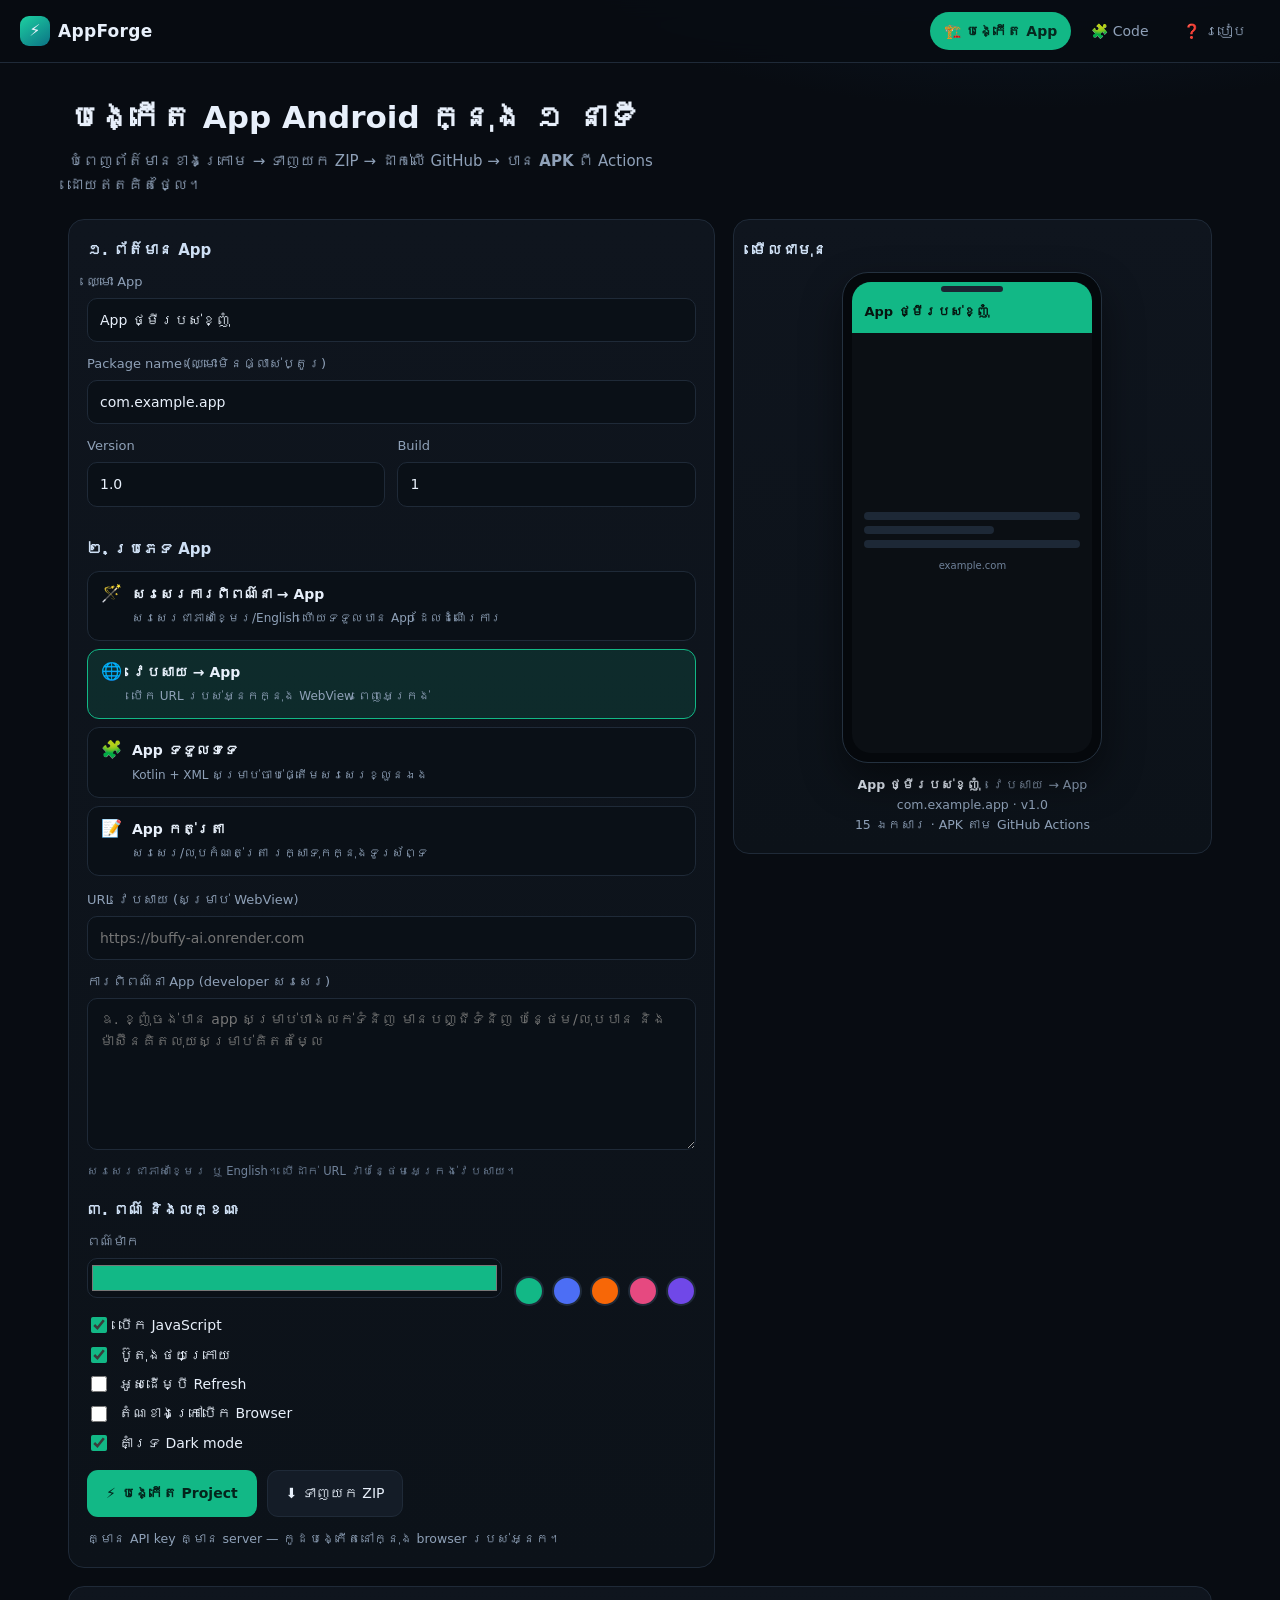
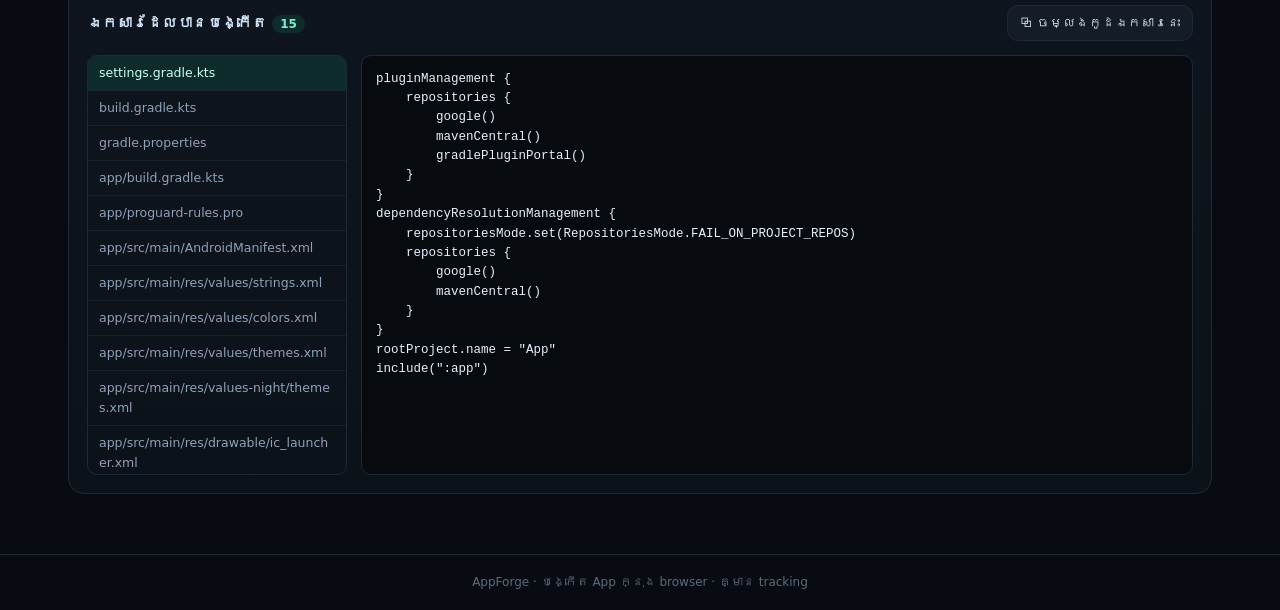
==== app-forge/public/index.html @ 9ea792dd "Add AppForge, a browser-only Android app generator A generator that turns a site URL, a blank starte" ====
<!DOCTYPE html>
<html lang="km">
<head>
<meta charset="utf-8" />
<meta name="viewport" content="width=device-width, initial-scale=1" />
<title>AppForge — បង្កើត App (APK) ដោយមិនសរសេរកូដ</title>
<meta name="description" content="បង្កើត Android App ពេញលេញ + Build APK ដោយស្វ័យប្រវត្តិតាម GitHub Actions" />
<link rel="stylesheet" href="./styles.css" />
</head>
<body>
<header class="top">
  <div class="brand"><span class="logo">⚡</span><b>AppForge</b></div>
  <nav class="tabs">
    <button class="tab active" data-view="builder">🏗️ បង្កើត App</button>
    <button class="tab" data-view="snippets">🧩 Code</button>
    <button class="tab" data-view="how">❓ របៀប</button>
  </nav>
</header>

<main>
  <!-- ------------------------------- builder ------------------------------- -->
  <section id="view-builder" class="view active">
    <div class="hero">
      <h1>បង្កើត App Android ក្នុង ១ នាទី</h1>
      <p>បំពេញព័ត៌មានខាងក្រោម → ទាញយក ZIP → ដាក់លើ GitHub → បាន <b>APK</b> ពី Actions ដោយឥតគិតថ្លៃ។</p>
    </div>

    <div class="grid">
      <div class="card form">
        <h2>១. ព័ត៌មាន App</h2>

        <label>ឈ្មោះ App
          <input id="name" type="text" placeholder="ឧ. ហាងខ្ញុំ" maxlength="40" />
        </label>

        <label>Package name (ឈ្មោះមិនផ្លាស់ប្តូរ)
          <input id="pkg" type="text" placeholder="com.example.myapp" />
        </label>

        <div class="row">
          <label>Version
            <input id="versionName" type="text" value="1.0" maxlength="20" />
          </label>
          <label>Build
            <input id="versionCode" type="number" value="1" min="1" step="1" />
          </label>
        </div>

        <h2>២. ប្រភេទ App</h2>
        <div id="templates" class="templates"></div>

        <label class="url-wrap" id="urlWrap">URL វេបសាយ (សម្រាប់ WebView)
          <input id="url" type="url" placeholder="https://buffy-ai.onrender.com" />
        </label>

        <label class="desc-wrap" id="descWrap" hidden>ការពិពណ៌នា App (developer សរសេរ)
          <textarea id="description" rows="6" placeholder="ឧ. ខ្ញុំចង់បាន app សម្រាប់ហាងលក់ទំនិញ មានបញ្ជីទំនិញ បន្ថែម/លុបបាន និងម៉ាស៊ីនគិតលុយសម្រាប់គិតតម្លៃ"></textarea>
          <small class="mini">សរសេរជាភាសាខ្មែរ ឬ English។ បើដាក់ URL វាបន្ថែមអេក្រង់វេបសាយ។</small>
        </label>

        <h2>៣. ពណ៌ និងលក្ខណៈ</h2>
        <div class="row color-row">
          <label>ពណ៌ម៉ាក
            <input id="color" type="color" value="#12B886" />
          </label>
          <div class="swatches" id="swatches">
            <button data-color="#12B886" style="--c:#12B886"></button>
            <button data-color="#4C6EF5" style="--c:#4C6EF5"></button>
            <button data-color="#F76707" style="--c:#F76707"></button>
            <button data-color="#E64980" style="--c:#E64980"></button>
            <button data-color="#7048E8" style="--c:#7048E8"></button>
          </div>
        </div>

        <div class="toggles">
          <label class="chk"><input id="tJs" type="checkbox" checked /> បើក JavaScript</label>
          <label class="chk"><input id="tBack" type="checkbox" checked /> ប៊ូតុងថយក្រោយ</label>
          <label class="chk"><input id="tPull" type="checkbox" /> អូសដើម្បី Refresh</label>
          <label class="chk"><input id="tExternal" type="checkbox" /> តំណខាងក្រៅបើក Browser</label>
          <label class="chk"><input id="tDark" type="checkbox" checked /> គាំទ្រ Dark mode</label>
        </div>

        <div class="actions">
          <button id="genBtn" class="primary">⚡ បង្កើត Project</button>
          <button id="zipBtn" class="ghost" disabled>⬇️ ទាញយក ZIP</button>
        </div>
        <p class="hint" id="hint">គ្មាន API key គ្មាន server — កូដបង្កើតនៅក្នុង browser របស់អ្នក។</p>
      </div>

      <div class="card preview">
        <h2>មើលជាមុន</h2>
        <div class="phone">
          <div class="notch"></div>
          <div class="screen" id="screen">
            <div class="app-bar" id="appBar">
              <span id="barTitle">My App</span>
            </div>
            <div class="screen-body" id="screenBody"></div>
          </div>
        </div>
        <div class="summary" id="summary">បំពេញឈ្មោះ App ដើម្បីចាប់ផ្តើម</div>
      </div>
    </div>

    <div class="card files" id="filesCard" hidden>
      <div class="files-head">
        <h2>ឯកសារដែលបានបង្កើត <span id="fileCount" class="pill"></span></h2>
        <button id="copyAll" class="ghost small">⧉ ចម្លងកូដឯកសារនេះ</button>
      </div>
      <div class="files-body">
        <ul id="fileTree" class="tree"></ul>
        <pre class="code"><code id="fileCode">—</code></pre>
      </div>
    </div>
  </section>

  <!-- ------------------------------- snippets ------------------------------ -->
  <section id="view-snippets" class="view">
    <div class="hero">
      <h1>បំណែកកូដ Kotlin</h1>
      <p>ចម្លងទៅដាក់ក្នុង <code>MainActivity.kt</code> របស់អ្នក។</p>
    </div>
    <div class="grid snippets" id="snippetList"></div>
  </section>

  <!-- --------------------------------- how --------------------------------- -->
  <section id="view-how" class="view">
    <div class="hero">
      <h1>របៀបបាន APK ពិត</h1>
      <p>AppForge បង្កើត <b>project Android ពេញលេញ</b>។ ការបង្គំ APK ត្រូវការ Java + Android SDK ដែលរត់លើ GitHub Actions (ឥតគិតថ្លៃ)។</p>
    </div>
    <ol class="steps">
      <li><b>បង្កើត repo</b> ថ្មីនៅ github.com (Public ឬ Private)។</li>
      <li><b>Upload</b> ឯកសារទាំងអស់ក្នុង ZIP ទៅ root របស់ repo — ត្រូវឃើញ <code>settings.gradle.kts</code> និងថត <code>.github/</code>។</li>
      <li>ចូល <b>Actions</b> → <i>Build APK</i> → រង់ចាំ ~២–៤ នាទី។</li>
      <li>ចុច run ពណ៌បៃតង → <b>Artifacts</b> → ទាញយក <code>*-apk.zip</code> → ពន្លាតបាន <code>app-debug.apk</code>។</li>
      <li>ផ្ញើ APK ទៅទូរស័ព្ទ → ដំឡើង (បើក “Install unknown apps”)។</li>
    </ol>
    <div class="card note">
      <h2>សំណួរញឹកញាប់</h2>
      <p><b>ហេតុអ្វីមិនបង្កើត APK នៅទីនេះផ្ទាល់?</b> ការបង្គំ APK ត្រូវការ Android SDK + Gradle + JDK (~១GB) ដែល website ស្ថិតលើ Cloudflare Worker មិនអាចរត់បាន។ GitHub Actions ធ្វើការនេះជំនួស ហើយឥតគិតថ្លៃសម្រាប់ repo ធម្មតា។</p>
      <p><b>ដាក់លើ Play Store បានទេ?</b> APK នេះជា <i>debug</i>។ ដាក់លើ Play Store ត្រូវការ release keystore + ឯកសារ AAB (អាចបន្ថែមក្រោយ)។</p>
      <p><b>កូដជារបស់ខ្ញុំទេ?</b> បាទ — ទាំងអស់រត់ក្នុង browser គ្មានអ្វីផ្ញើទៅ server ទេ។</p>
    </div>
  </section>
</main>

<footer>
  <span>AppForge · បង្កើត App ក្នុង browser · គ្មាន tracking</span>
</footer>

<script src="./gen.js"></script>
<script src="./app.js"></script>
</body>
</html>
---- app-forge/public/styles.css ----
:root {
  --bg: #080c12;
  --panel: #0f151e;
  --panel-2: #141c27;
  --border: #1f2a38;
  --text: #e8f0fb;
  --muted: #8fa1b8;
  --accent: #12b886;
  --accent-soft: rgba(18, 184, 134, 0.14);
}

* { box-sizing: border-box; }

html, body {
  margin: 0;
  padding: 0;
  background: radial-gradient(1200px 600px at 80% -10%, #10233a 0%, var(--bg) 55%);
  color: var(--text);
  font-family: "Kantumruy Pro", "Noto Sans Khmer", system-ui, -apple-system, "Segoe UI", sans-serif;
  font-size: 15px;
  line-height: 1.6;
  min-height: 100%;
}

code, pre, .mono { font-family: ui-monospace, "SF Mono", Menlo, Consolas, monospace; }

.top {
  position: sticky;
  top: 0;
  z-index: 20;
  display: flex;
  gap: 16px;
  align-items: center;
  justify-content: space-between;
  flex-wrap: wrap;
  padding: 12px 20px;
  background: rgba(8, 12, 18, 0.86);
  backdrop-filter: blur(12px);
  border-bottom: 1px solid var(--border);
}

.brand { display: flex; align-items: center; gap: 8px; font-size: 17px; letter-spacing: .3px; }
.logo {
  display: grid;
  place-items: center;
  width: 30px;
  height: 30px;
  border-radius: 9px;
  background: linear-gradient(145deg, #1dd1a1, #0b7285);
  font-size: 16px;
}

.tabs { display: flex; gap: 6px; flex-wrap: wrap; }
.tab {
  background: transparent;
  border: 1px solid transparent;
  color: var(--muted);
  padding: 7px 13px;
  border-radius: 999px;
  font: inherit;
  font-size: 14px;
  cursor: pointer;
  transition: .15s;
}
.tab:hover { color: var(--text); background: var(--panel-2); }
.tab.active { color: #06281f; background: var(--accent); font-weight: 700; }

main { max-width: 1180px; margin: 0 auto; padding: 22px 18px 60px; }

.view { display: none; }
.view.active { display: block; }

.hero { margin: 8px 0 22px; }
.hero h1 { font-size: clamp(22px, 3.4vw, 31px); margin: 0 0 6px; }
.hero p { margin: 0; color: var(--muted); max-width: 62ch; }
.hero code { background: var(--panel-2); padding: 1px 6px; border-radius: 6px; font-size: 13px; }

.grid { display: grid; grid-template-columns: minmax(0, 1.35fr) minmax(0, 1fr); gap: 18px; align-items: start; }
@media (max-width: 860px) { .grid { grid-template-columns: 1fr; } }

.card {
  background: linear-gradient(180deg, var(--panel) 0%, #0c1219 100%);
  border: 1px solid var(--border);
  border-radius: 16px;
  padding: 18px;
}
.card h2 { font-size: 15px; margin: 18px 0 10px; color: #cfe0f5; }
.card h2:first-child { margin-top: 0; }

label { display: block; font-size: 13px; color: var(--muted); margin-bottom: 12px; }

textarea {
  width: 100%;
  margin-top: 5px;
  padding: 10px 12px;
  border-radius: 10px;
  border: 1px solid var(--border);
  background: #0a1017;
  color: var(--text);
  font: inherit;
  font-size: 14px;
  resize: vertical;
  line-height: 1.55;
}
textarea:focus { outline: 2px solid var(--accent-soft); border-color: var(--accent); }
.mini { display: block; margin-top: 5px; color: #6f8199; font-size: 11.5px; }

input[type="text"], input[type="url"], input[type="number"] {
  width: 100%;
  margin-top: 5px;
  padding: 10px 12px;
  border-radius: 10px;
  border: 1px solid var(--border);
  background: #0a1017;
  color: var(--text);
  font: inherit;
  font-size: 14px;
}
input:focus { outline: 2px solid var(--accent-soft); border-color: var(--accent); }

.row { display: flex; gap: 12px; }
.row > label { flex: 1; }
.color-row { align-items: flex-end; }
input[type="color"] {
  width: 100%;
  height: 40px;
  margin-top: 5px;
  padding: 2px;
  border: 1px solid var(--border);
  border-radius: 10px;
  background: #0a1017;
  cursor: pointer;
}
.swatches { display: flex; gap: 8px; padding-bottom: 4px; }
.swatches button {
  width: 30px;
  height: 30px;
  border-radius: 50%;
  border: 2px solid var(--border);
  background: var(--c);
  cursor: pointer;
}
.swatches button:hover { border-color: #fff; }

.templates { display: grid; grid-template-columns: 1fr; gap: 8px; margin-bottom: 14px; }
.tpl {
  display: flex;
  gap: 10px;
  align-items: flex-start;
  text-align: left;
  padding: 11px 13px;
  border-radius: 12px;
  border: 1px solid var(--border);
  background: #0a1017;
  color: var(--text);
  font: inherit;
  cursor: pointer;
  transition: .15s;
}
.tpl:hover { border-color: #2c3b4d; }
.tpl.on { border-color: var(--accent); background: var(--accent-soft); }
.tpl .ico { font-size: 17px; line-height: 1.25; }
.tpl b { display: block; font-size: 14px; }
.tpl small { color: var(--muted); font-size: 12px; }

.toggles { display: grid; gap: 7px; margin: 4px 0 16px; }
.chk { display: flex; align-items: center; gap: 9px; color: var(--text); font-size: 14px; margin: 0; }
.chk input { accent-color: var(--accent); width: 16px; height: 16px; }

.actions { display: flex; gap: 10px; flex-wrap: wrap; }
button.primary, button.ghost {
  font: inherit;
  font-size: 14px;
  padding: 11px 18px;
  border-radius: 11px;
  cursor: pointer;
  border: 1px solid transparent;
  transition: .15s;
}
button.primary { background: var(--accent); color: #04231b; font-weight: 700; }
button.primary:hover { filter: brightness(1.08); }
button.ghost { background: var(--panel-2); color: var(--text); border-color: var(--border); }
button.ghost:hover:not(:disabled) { border-color: var(--accent); color: #d6fff2; }
button:disabled { opacity: .45; cursor: not-allowed; }
button.small { padding: 7px 12px; font-size: 12.5px; }

.hint { color: var(--muted); font-size: 12.5px; margin: 12px 0 0; }

/* preview */
.preview { position: sticky; top: 76px; }
.phone {
  width: 100%;
  max-width: 260px;
  margin: 4px auto 12px;
  aspect-ratio: 9 / 17;
  border-radius: 26px;
  border: 1px solid #24313f;
  background: #05080c;
  padding: 9px;
  box-shadow: 0 18px 40px rgba(0, 0, 0, .45);
  position: relative;
}
.notch {
  position: absolute;
  top: 13px;
  left: 50%;
  transform: translateX(-50%);
  width: 62px;
  height: 6px;
  border-radius: 99px;
  background: #1b2532;
  z-index: 2;
}
.screen {
  height: 100%;
  border-radius: 19px;
  overflow: hidden;
  display: flex;
  flex-direction: column;
  background: #0b0f14;
}
.app-bar {
  padding: 20px 12px 10px;
  font-size: 13px;
  font-weight: 700;
  color: #06140f;
  background: var(--accent);
  white-space: nowrap;
  overflow: hidden;
  text-overflow: ellipsis;
}
.screen-body { flex: 1; display: grid; place-items: center; padding: 12px; text-align: center; font-size: 12.5px; color: #b9c9dd; }
.screen-body .web { display: grid; gap: 6px; width: 100%; }
.screen-body .bar { height: 8px; border-radius: 4px; background: #1d2836; }
.screen-body .bar.short { width: 60%; }
.screen-body .notes { display: grid; gap: 6px; width: 100%; }
.screen-body .note { background: #131c26; border-radius: 7px; padding: 6px 8px; text-align: left; font-size: 11px; }
.summary { text-align: center; font-size: 12.5px; color: var(--muted); min-height: 40px; }
.summary b { color: var(--text); }
.chips { display: flex; gap: 6px; justify-content: center; flex-wrap: wrap; margin-top: 8px; }
.chip { background: var(--accent-soft); color: #8ff2d4; font-size: 11.5px; padding: 3px 9px; border-radius: 99px; }

/* files */
.files { margin-top: 18px; }
.files-head { display: flex; align-items: center; justify-content: space-between; gap: 10px; flex-wrap: wrap; }
.files-head h2 { margin: 0; }
.pill { background: var(--accent-soft); color: #7ef0cd; font-size: 12px; padding: 2px 8px; border-radius: 99px; }
.files-body { display: grid; grid-template-columns: minmax(180px, 260px) minmax(0, 1fr); gap: 14px; margin-top: 14px; }
@media (max-width: 720px) { .files-body { grid-template-columns: 1fr; } }
.tree { list-style: none; margin: 0; padding: 0; max-height: 420px; overflow: auto; border: 1px solid var(--border); border-radius: 10px; }
.tree li { padding: 7px 11px; font-size: 12.5px; color: var(--muted); cursor: pointer; border-bottom: 1px solid rgba(31, 42, 56, .55); word-break: break-all; }
.tree li:last-child { border-bottom: 0; }
.tree li:hover { background: var(--panel-2); color: var(--text); }
.tree li.on { background: var(--accent-soft); color: #c9ffee; }
.code { margin: 0; padding: 14px; background: #070b10; border: 1px solid var(--border); border-radius: 10px; overflow: auto; max-height: 420px; font-size: 12.5px; line-height: 1.55; white-space: pre; }

/* snippets */
.snippets { grid-template-columns: repeat(auto-fill, minmax(320px, 1fr)); }
.snippet h3 { margin: 0 0 2px; font-size: 14.5px; }
.snippet p { margin: 0 0 10px; color: var(--muted); font-size: 12.5px; }
.snippet pre { margin: 0 0 10px; padding: 12px; background: #070b10; border: 1px solid var(--border); border-radius: 10px; overflow: auto; font-size: 12px; line-height: 1.5; }

/* how */
.steps { margin: 0 0 18px; padding-left: 22px; }
.steps li { margin-bottom: 10px; }
.steps code, .note code { background: var(--panel-2); padding: 1px 6px; border-radius: 6px; font-size: 12.5px; }
.note p { color: var(--muted); margin: 0 0 10px; }
.note b { color: var(--text); }

footer { padding: 18px; text-align: center; color: #5b6b7e; font-size: 12px; border-top: 1px solid var(--border); }
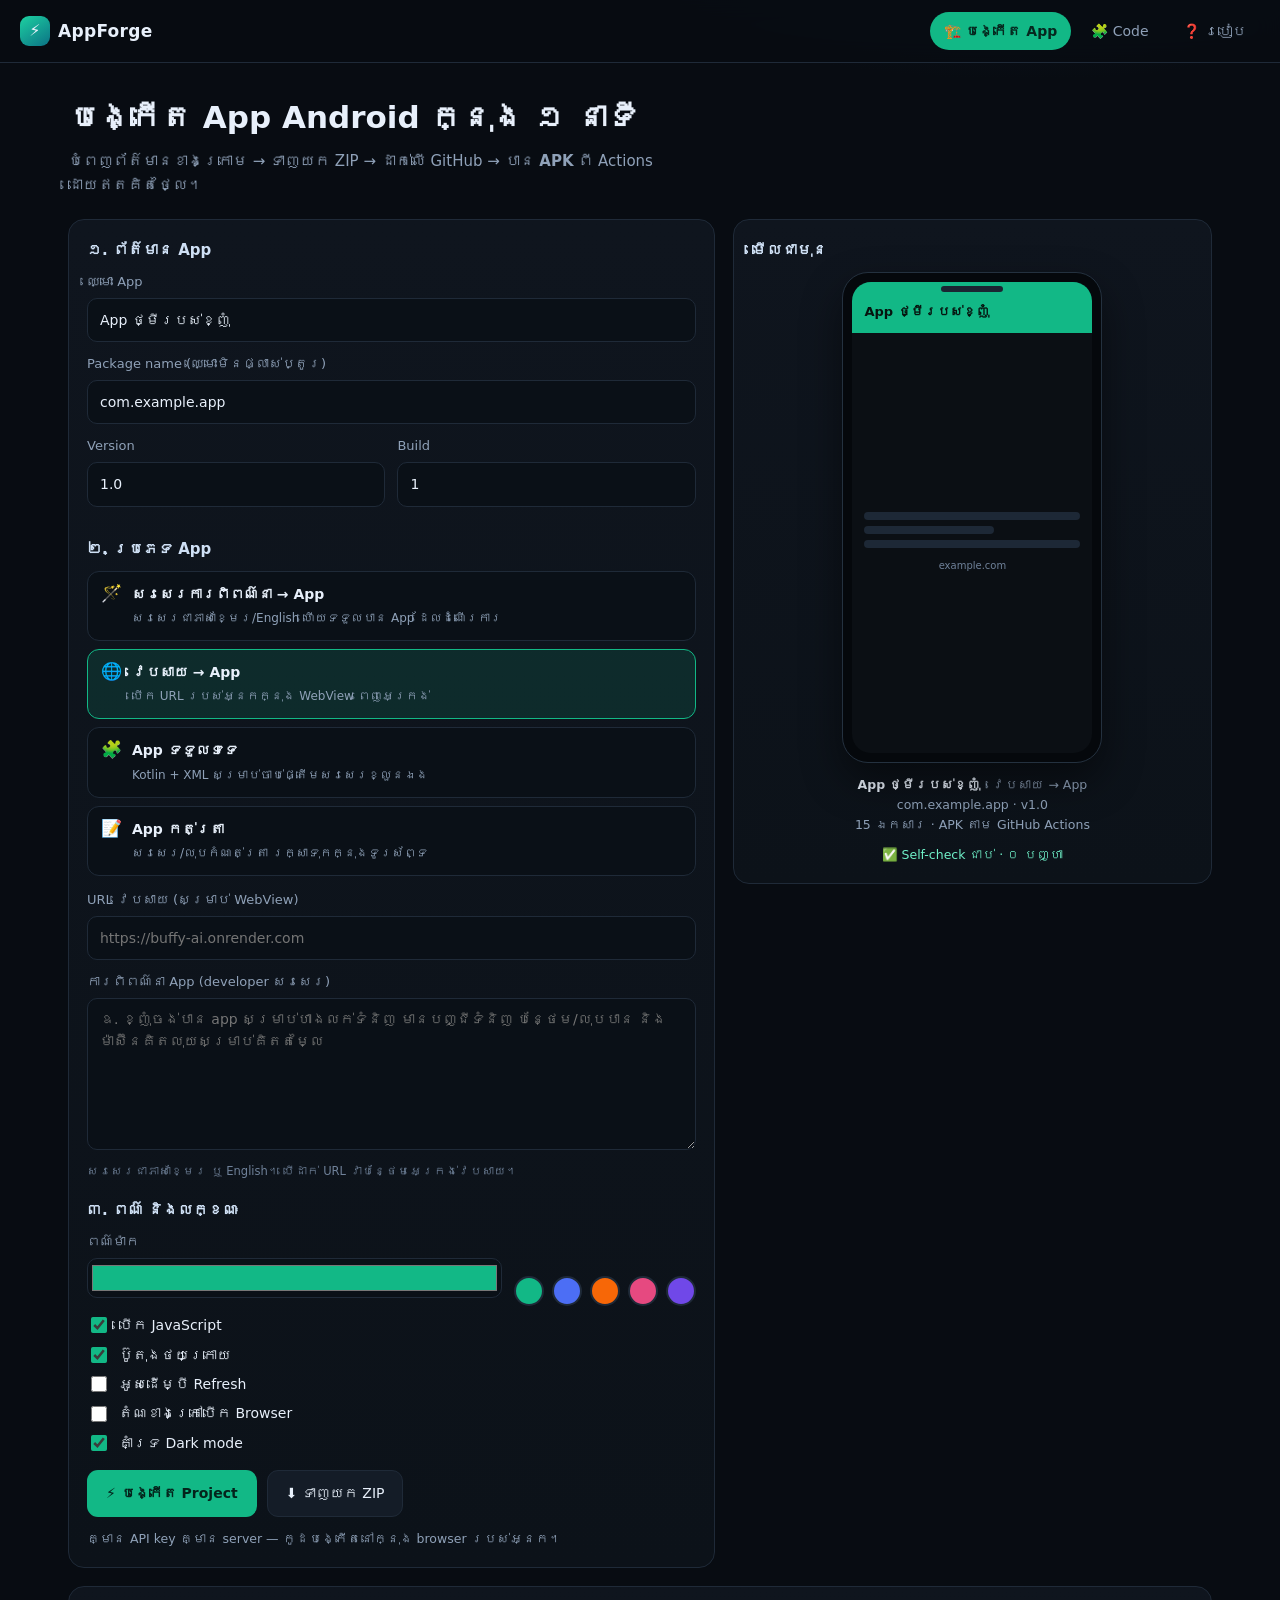
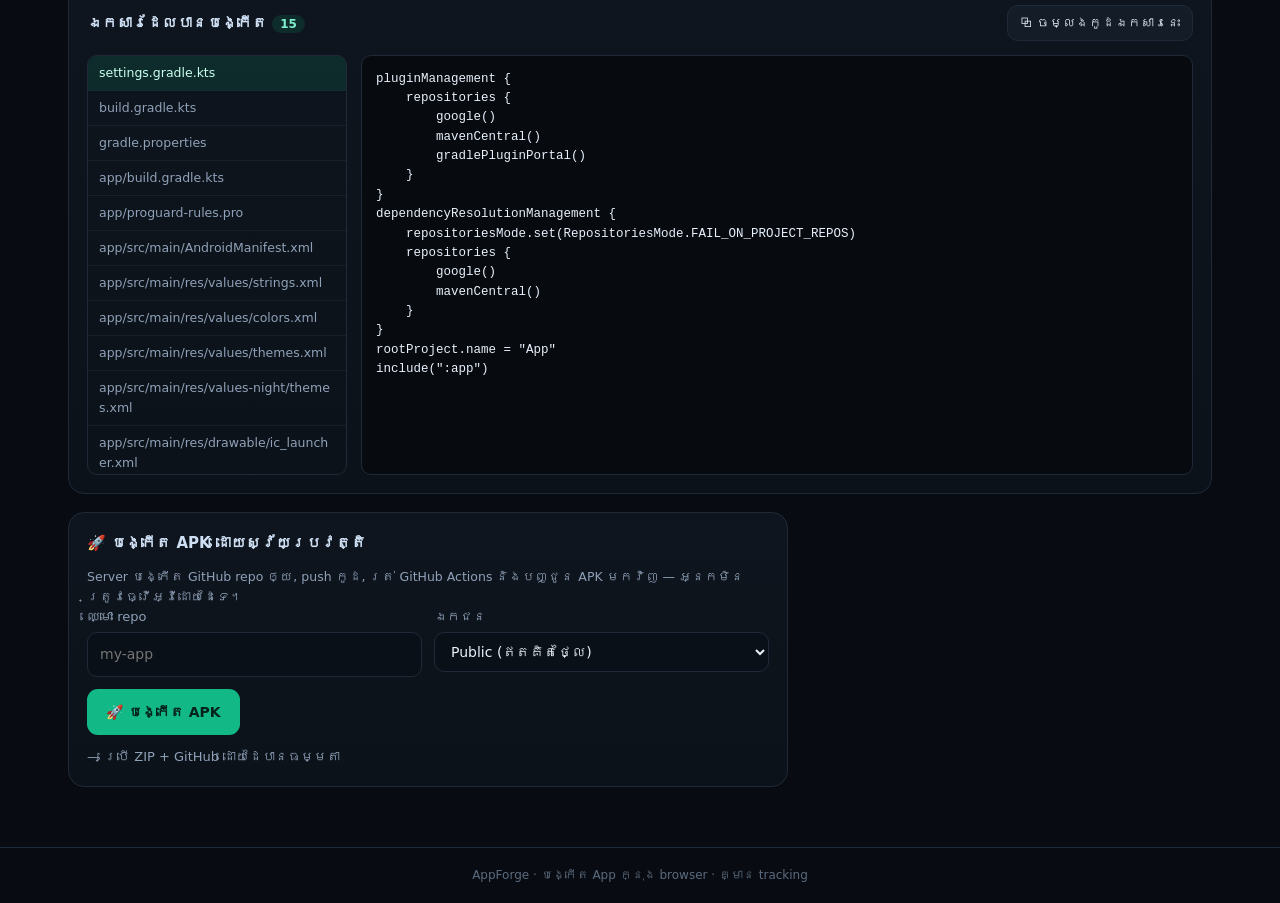
==== commit c0ae321f: "Let AppForge check its own output and build the APK itself The page now runs structural checks over " ====
--- a/app-forge/public/index.html
+++ b/app-forge/public/index.html
@@ -99,6 +99,7 @@
           </div>
         </div>
         <div class="summary" id="summary">បំពេញឈ្មោះ App ដើម្បីចាប់ផ្តើម</div>
+        <div class="verify" id="verify"></div>
       </div>
     </div>
 
@@ -112,6 +113,27 @@
         <pre class="code"><code id="fileCode">—</code></pre>
       </div>
     </div>
+  </section>
+
+  <!-- ---------------------------- auto apk build ---------------------------- -->
+  <section class="card auto" id="autoCard" hidden>
+    <h2>🚀 បង្កើត APK ដោយស្វ័យប្រវត្តិ</h2>
+    <p class="hint">Server បង្កើត GitHub repo ឲ្យ, push កូដ, រត់ GitHub Actions និងបញ្ជូន APK មកវិញ — អ្នកមិនត្រូវធ្វើអ្វីដោយដៃទេ។</p>
+    <div class="row">
+      <label>ឈ្មោះ repo
+        <input id="repoName" type="text" placeholder="my-app" />
+      </label>
+      <label>ឯកជន
+        <select id="repoPrivate">
+          <option value="0">Public (ឥតគិតថ្លៃ)</option>
+          <option value="1">Private</option>
+        </select>
+      </label>
+    </div>
+    <div class="actions">
+      <button id="autoBuild" class="primary">🚀 បង្កើត APK</button>
+    </div>
+    <p class="build-status" id="buildStatus">រង់ចាំ…</p>
   </section>
 
   <!-- ------------------------------- snippets ------------------------------ -->
--- a/app-forge/public/styles.css
+++ b/app-forge/public/styles.css
@@ -267,4 +267,24 @@
 .note p { color: var(--muted); margin: 0 0 10px; }
 .note b { color: var(--text); }
 
+select {
+  width: 100%;
+  margin-top: 5px;
+  padding: 10px 12px;
+  border-radius: 10px;
+  border: 1px solid var(--border);
+  background: #0a1017;
+  color: var(--text);
+  font: inherit;
+  font-size: 14px;
+}
+.verify { margin-top: 10px; font-size: 12.5px; text-align: center; }
+.verify .ok { color: #6ff0c8; }
+.verify .bad { color: #ff8a8a; text-align: left; }
+.verify ul { margin: 6px 0 0; padding-left: 18px; }
+.verify li { margin-bottom: 3px; }
+.auto { margin-top: 18px; max-width: 720px; }
+.build-status { font-size: 13px; color: var(--muted); margin: 12px 0 0; min-height: 20px; }
+.build-status a { color: #7fb2ff; }
+
 footer { padding: 18px; text-align: center; color: #5b6b7e; font-size: 12px; border-top: 1px solid var(--border); }
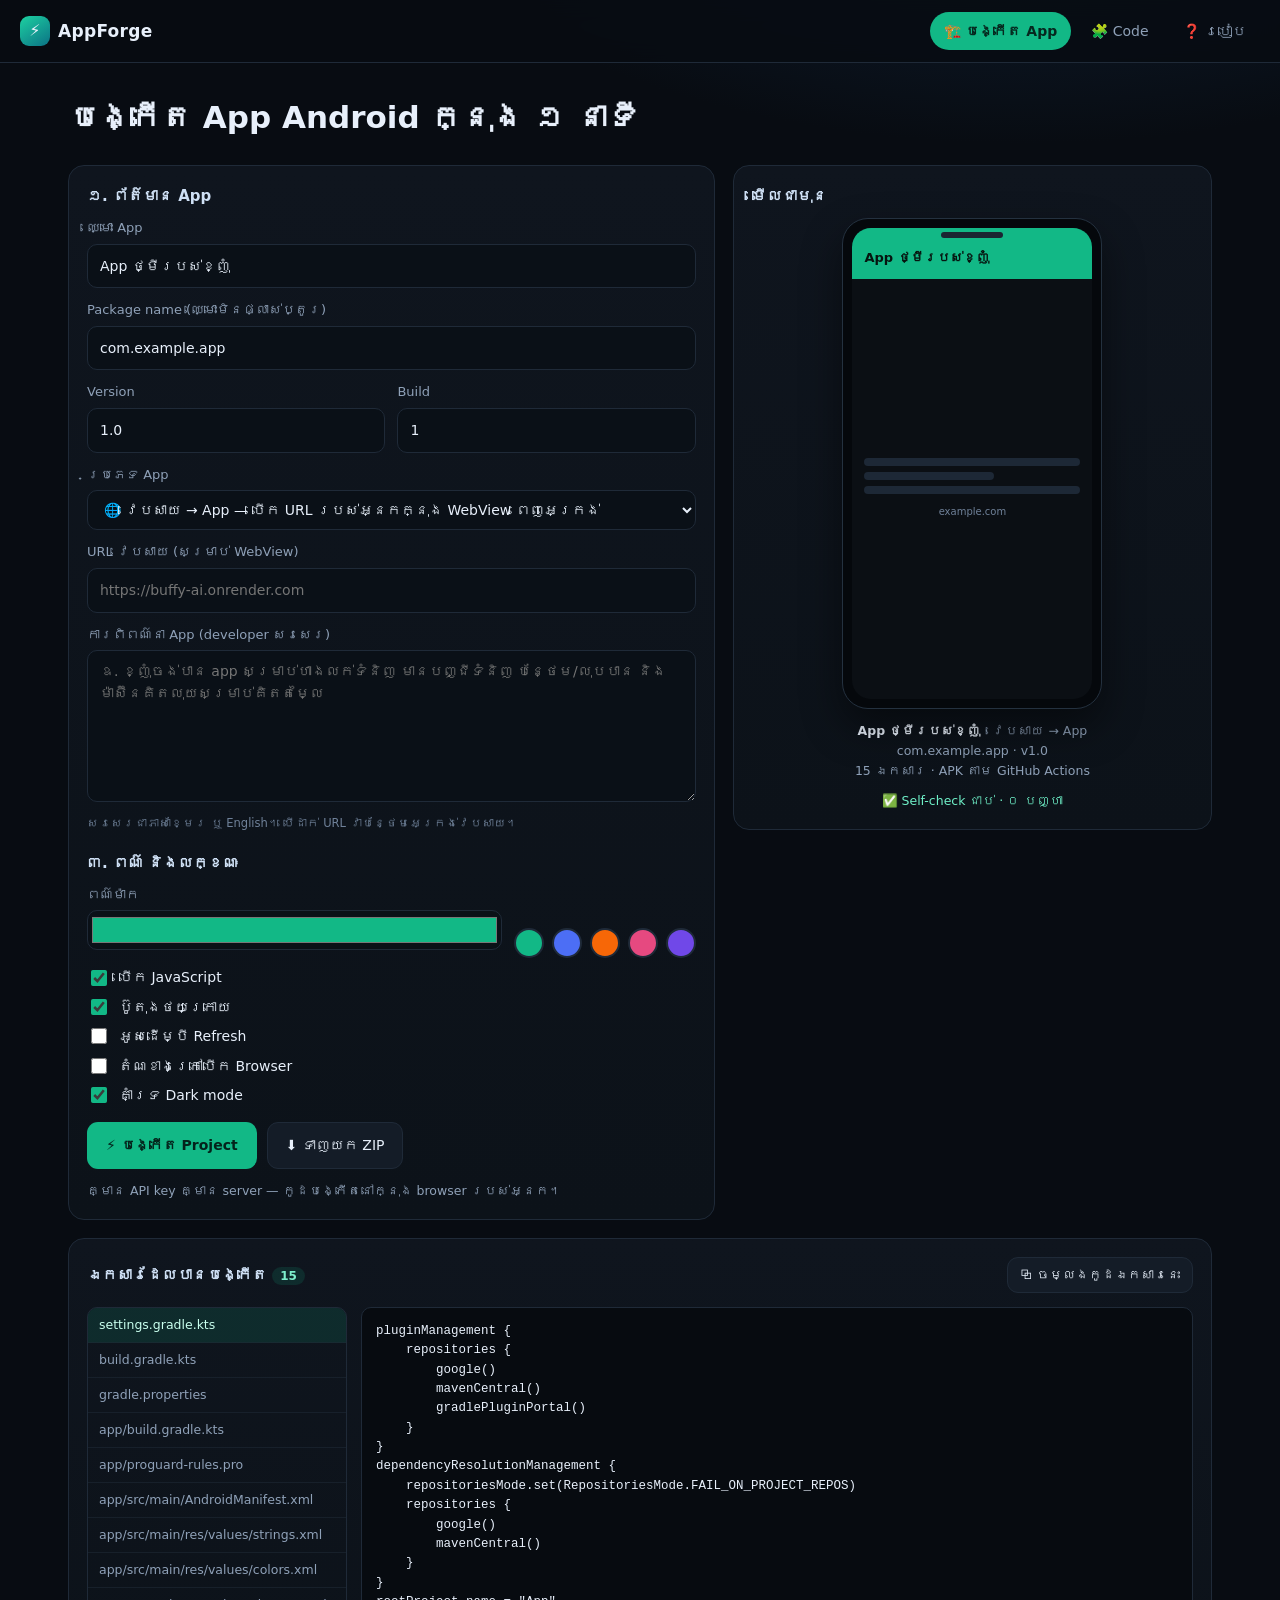
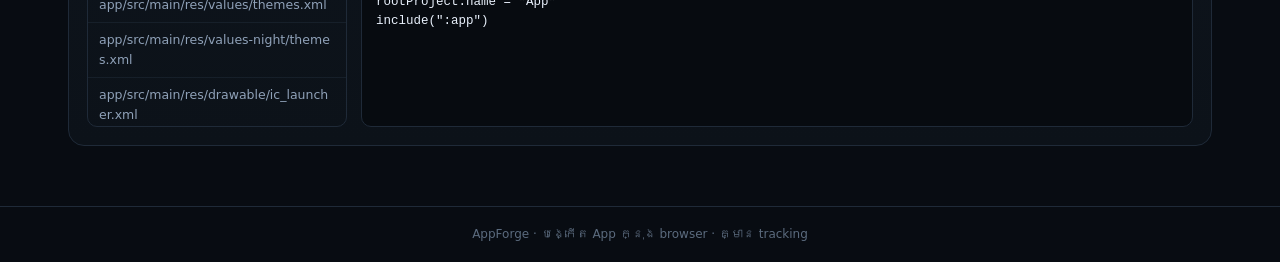
==== commit a3612c37: "Simplify the AppForge builder page The template cards, the separate auto-build card and the duplicat" ====
--- a/app-forge/public/index.html
+++ b/app-forge/public/index.html
@@ -22,7 +22,6 @@
   <section id="view-builder" class="view active">
     <div class="hero">
       <h1>បង្កើត App Android ក្នុង ១ នាទី</h1>
-      <p>បំពេញព័ត៌មានខាងក្រោម → ទាញយក ZIP → ដាក់លើ GitHub → បាន <b>APK</b> ពី Actions ដោយឥតគិតថ្លៃ។</p>
     </div>
 
     <div class="grid">
@@ -46,8 +45,9 @@
           </label>
         </div>
 
-        <h2>២. ប្រភេទ App</h2>
-        <div id="templates" class="templates"></div>
+        <label>ប្រភេទ App
+          <select id="template"></select>
+        </label>
 
         <label class="url-wrap" id="urlWrap">URL វេបសាយ (សម្រាប់ WebView)
           <input id="url" type="url" placeholder="https://buffy-ai.onrender.com" />
@@ -83,8 +83,10 @@
         <div class="actions">
           <button id="genBtn" class="primary">⚡ បង្កើត Project</button>
           <button id="zipBtn" class="ghost" disabled>⬇️ ទាញយក ZIP</button>
+          <button id="autoBuild" class="primary" hidden>🚀 បង្កើត APK</button>
         </div>
         <p class="hint" id="hint">គ្មាន API key គ្មាន server — កូដបង្កើតនៅក្នុង browser របស់អ្នក។</p>
+        <p class="build-status" id="buildStatus"></p>
       </div>
 
       <div class="card preview">
@@ -113,27 +115,6 @@
         <pre class="code"><code id="fileCode">—</code></pre>
       </div>
     </div>
-  </section>
-
-  <!-- ---------------------------- auto apk build ---------------------------- -->
-  <section class="card auto" id="autoCard" hidden>
-    <h2>🚀 បង្កើត APK ដោយស្វ័យប្រវត្តិ</h2>
-    <p class="hint">Server បង្កើត GitHub repo ឲ្យ, push កូដ, រត់ GitHub Actions និងបញ្ជូន APK មកវិញ — អ្នកមិនត្រូវធ្វើអ្វីដោយដៃទេ។</p>
-    <div class="row">
-      <label>ឈ្មោះ repo
-        <input id="repoName" type="text" placeholder="my-app" />
-      </label>
-      <label>ឯកជន
-        <select id="repoPrivate">
-          <option value="0">Public (ឥតគិតថ្លៃ)</option>
-          <option value="1">Private</option>
-        </select>
-      </label>
-    </div>
-    <div class="actions">
-      <button id="autoBuild" class="primary">🚀 បង្កើត APK</button>
-    </div>
-    <p class="build-status" id="buildStatus">រង់ចាំ…</p>
   </section>
 
   <!-- ------------------------------- snippets ------------------------------ -->
--- a/app-forge/public/styles.css
+++ b/app-forge/public/styles.css
@@ -142,27 +142,6 @@
 }
 .swatches button:hover { border-color: #fff; }
 
-.templates { display: grid; grid-template-columns: 1fr; gap: 8px; margin-bottom: 14px; }
-.tpl {
-  display: flex;
-  gap: 10px;
-  align-items: flex-start;
-  text-align: left;
-  padding: 11px 13px;
-  border-radius: 12px;
-  border: 1px solid var(--border);
-  background: #0a1017;
-  color: var(--text);
-  font: inherit;
-  cursor: pointer;
-  transition: .15s;
-}
-.tpl:hover { border-color: #2c3b4d; }
-.tpl.on { border-color: var(--accent); background: var(--accent-soft); }
-.tpl .ico { font-size: 17px; line-height: 1.25; }
-.tpl b { display: block; font-size: 14px; }
-.tpl small { color: var(--muted); font-size: 12px; }
-
 .toggles { display: grid; gap: 7px; margin: 4px 0 16px; }
 .chk { display: flex; align-items: center; gap: 9px; color: var(--text); font-size: 14px; margin: 0; }
 .chk input { accent-color: var(--accent); width: 16px; height: 16px; }
@@ -283,8 +262,8 @@
 .verify .bad { color: #ff8a8a; text-align: left; }
 .verify ul { margin: 6px 0 0; padding-left: 18px; }
 .verify li { margin-bottom: 3px; }
-.auto { margin-top: 18px; max-width: 720px; }
-.build-status { font-size: 13px; color: var(--muted); margin: 12px 0 0; min-height: 20px; }
+.build-status { font-size: 13px; color: var(--muted); margin: 12px 0 0; }
+.build-status:empty { display: none; }
 .build-status a { color: #7fb2ff; }
 
 footer { padding: 18px; text-align: center; color: #5b6b7e; font-size: 12px; border-top: 1px solid var(--border); }
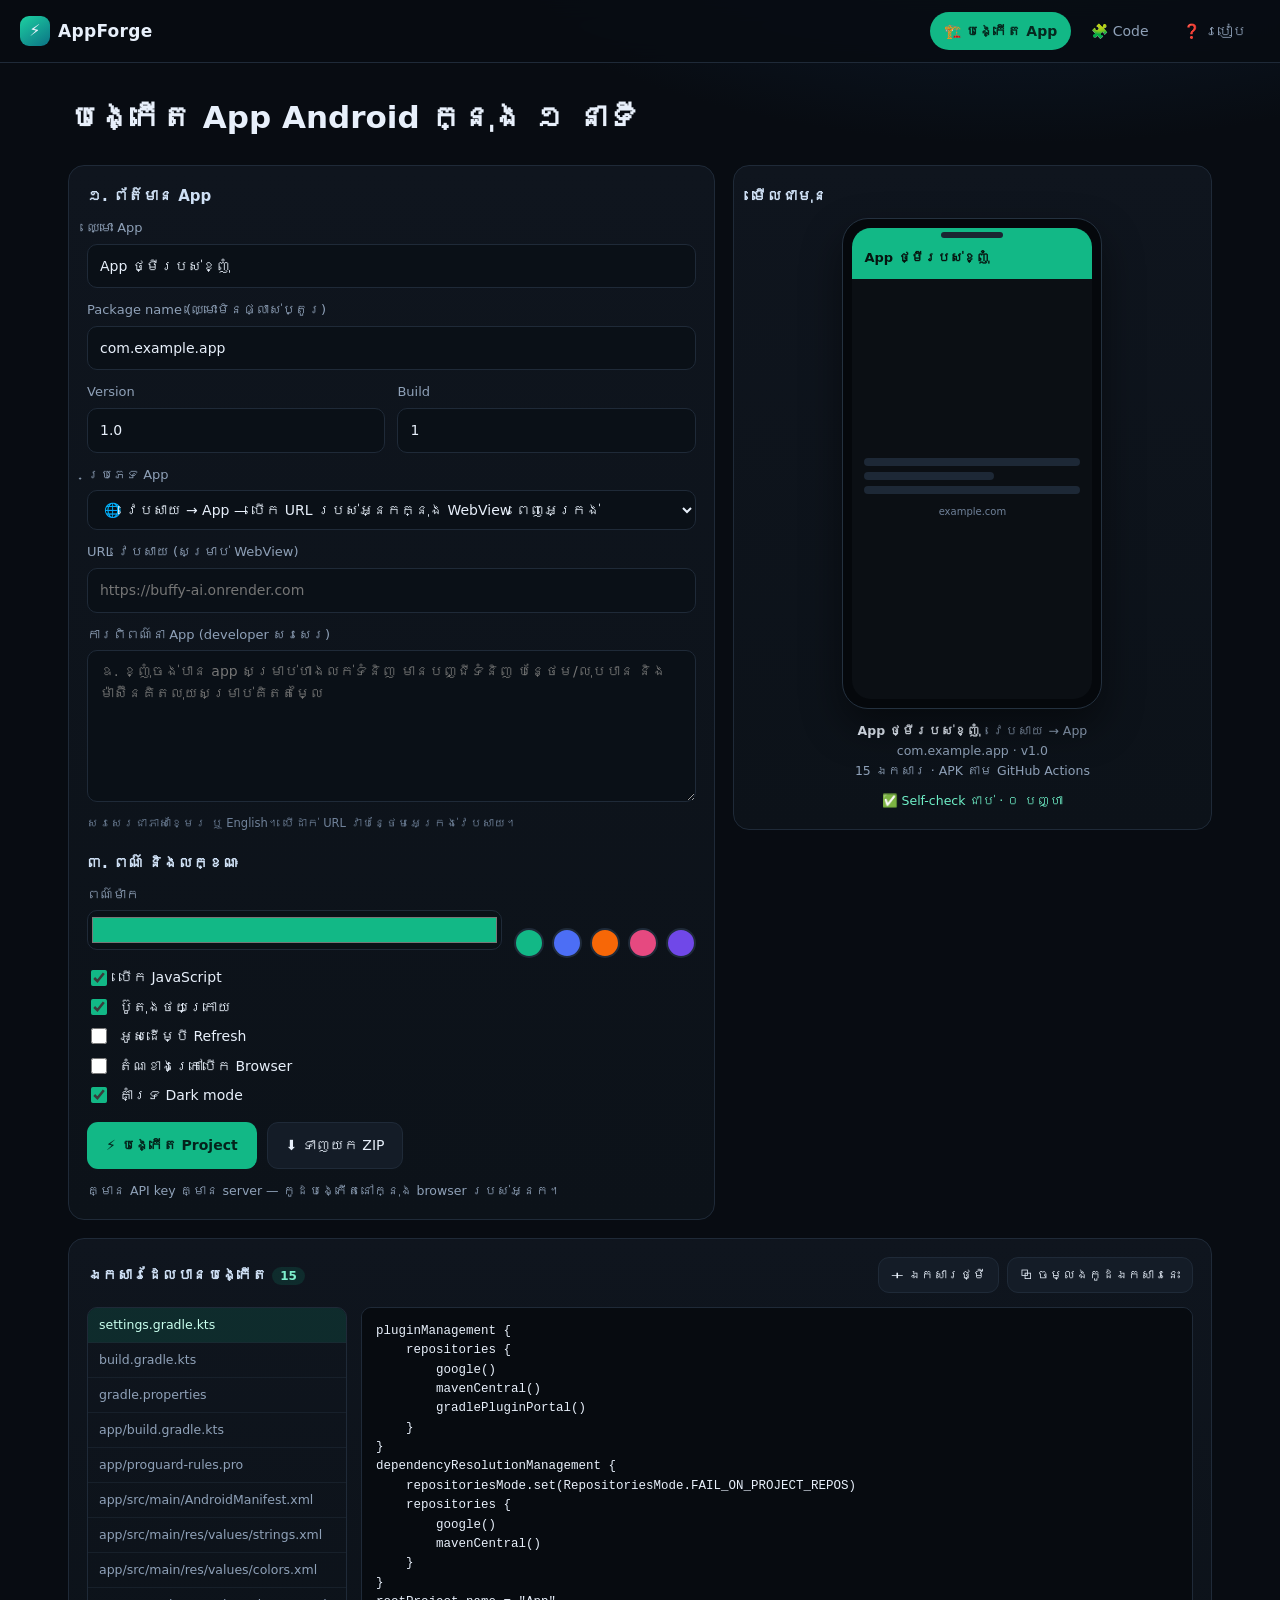
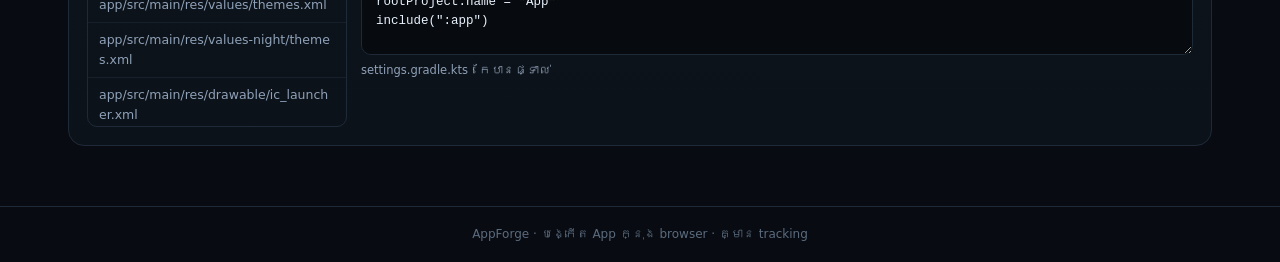
==== commit 4729238d: "Let the generated project be edited in the browser The file panel was read-only, so a one-line fix m" ====
--- a/app-forge/public/index.html
+++ b/app-forge/public/index.html
@@ -108,11 +108,18 @@
     <div class="card files" id="filesCard" hidden>
       <div class="files-head">
         <h2>ឯកសារដែលបានបង្កើត <span id="fileCount" class="pill"></span></h2>
-        <button id="copyAll" class="ghost small">⧉ ចម្លងកូដឯកសារនេះ</button>
+        <div class="files-tools">
+          <button id="newFile" class="ghost small">＋ ឯកសារថ្មី</button>
+          <button id="copyAll" class="ghost small">⧉ ចម្លងកូដឯកសារនេះ</button>
+        </div>
       </div>
       <div class="files-body">
         <ul id="fileTree" class="tree"></ul>
-        <pre class="code"><code id="fileCode">—</code></pre>
+        <div class="editor">
+          <textarea id="fileCode" class="code" spellcheck="false" autocomplete="off"
+            autocapitalize="off" autocorrect="off" placeholder="—"></textarea>
+          <div class="editor-note" id="editNote">កែបានផ្ទាល់ — ការកែត្រូវរក្សាទុកពេលបង្កើត ZIP/APK</div>
+        </div>
       </div>
     </div>
   </section>
--- a/app-forge/public/styles.css
+++ b/app-forge/public/styles.css
@@ -223,6 +223,13 @@
 .files { margin-top: 18px; }
 .files-head { display: flex; align-items: center; justify-content: space-between; gap: 10px; flex-wrap: wrap; }
 .files-head h2 { margin: 0; }
+.files-tools { display: flex; gap: 8px; flex-wrap: wrap; }
+.editor { display: grid; gap: 6px; }
+.editor-note { font-size: 11.5px; color: var(--muted); word-break: break-all; }
+textarea.code { width: 100%; min-height: 300px; box-sizing: border-box; resize: vertical; tab-size: 2;
+  font-family: ui-monospace, SFMono-Regular, Menlo, Consolas, monospace; color: var(--text);
+  white-space: pre; overflow: auto; }
+textarea.code:focus { outline: none; border-color: var(--accent); }
 .pill { background: var(--accent-soft); color: #7ef0cd; font-size: 12px; padding: 2px 8px; border-radius: 99px; }
 .files-body { display: grid; grid-template-columns: minmax(180px, 260px) minmax(0, 1fr); gap: 14px; margin-top: 14px; }
 @media (max-width: 720px) { .files-body { grid-template-columns: 1fr; } }
